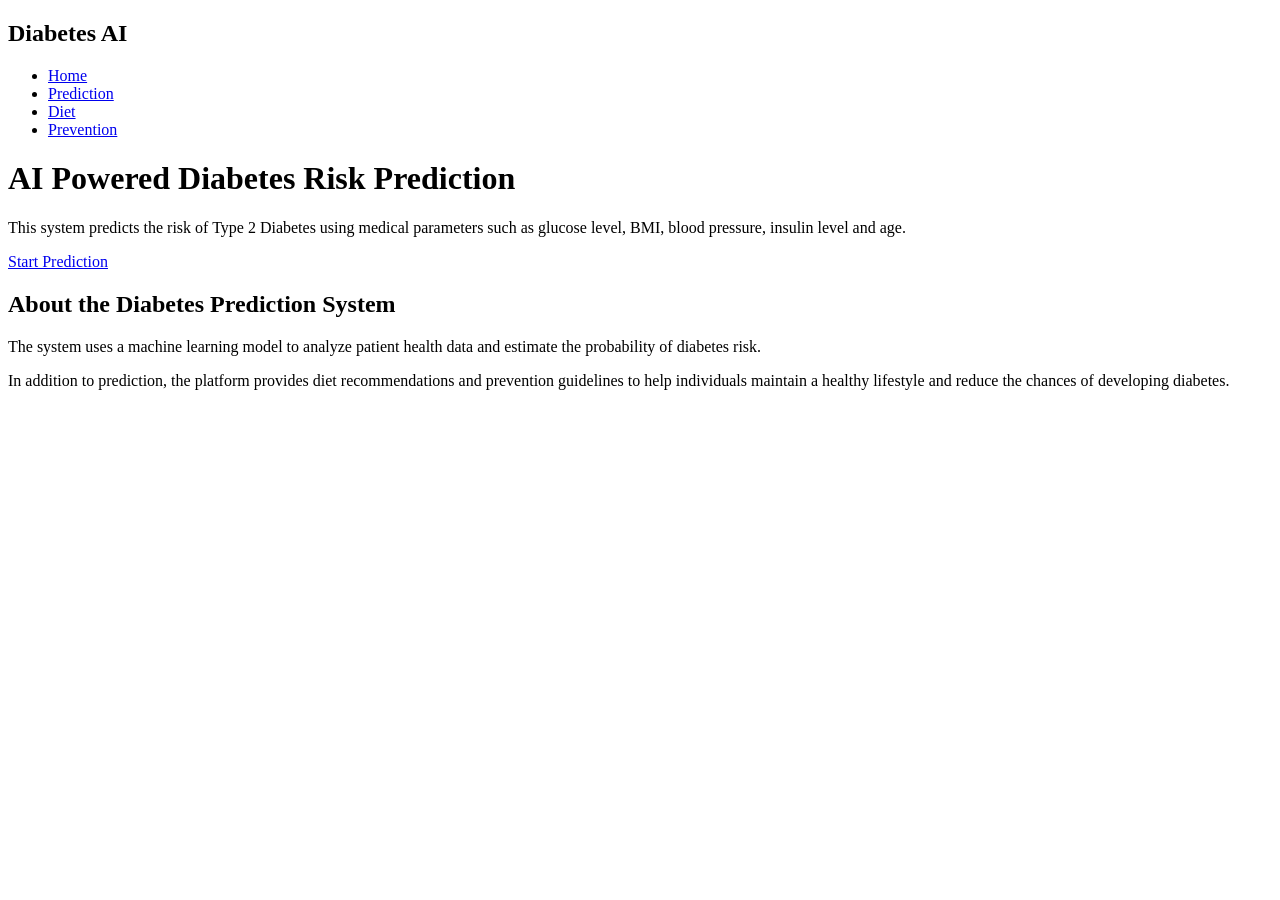
==== templates/index.html @ 7bfb5afc "Initial commit" ====
<!DOCTYPE html>
<html>

<head>

<title>Diabetes Prediction System</title>

<link rel="stylesheet" href="{{ url_for('static', filename='style.css') }}">

</head>

<body>

<nav>

<h2>Diabetes AI</h2>

<ul>
<li><a href="/">Home</a></li>
<li><a href="/prediction">Prediction</a></li>
<li><a href="/diet">Diet</a></li>
<li><a href="/prevention">Prevention</a></li>
</ul>

</nav>


<div class="home-container">

<h1>AI Powered Diabetes Risk Prediction</h1>

<p>
This system predicts the risk of Type 2 Diabetes using medical parameters
such as glucose level, BMI, blood pressure, insulin level and age.
</p>

<a href="/prediction" class="btn">Start Prediction</a>

</div>


<div class="about-section">

<h2>About the Diabetes Prediction System</h2>

<p>
The system uses a machine learning model to analyze patient health data and
estimate the probability of diabetes risk.
</p>

<p>
In addition to prediction, the platform provides diet recommendations and
prevention guidelines to help individuals maintain a healthy lifestyle and
reduce the chances of developing diabetes.
</p>

</div>

</body>
</html>
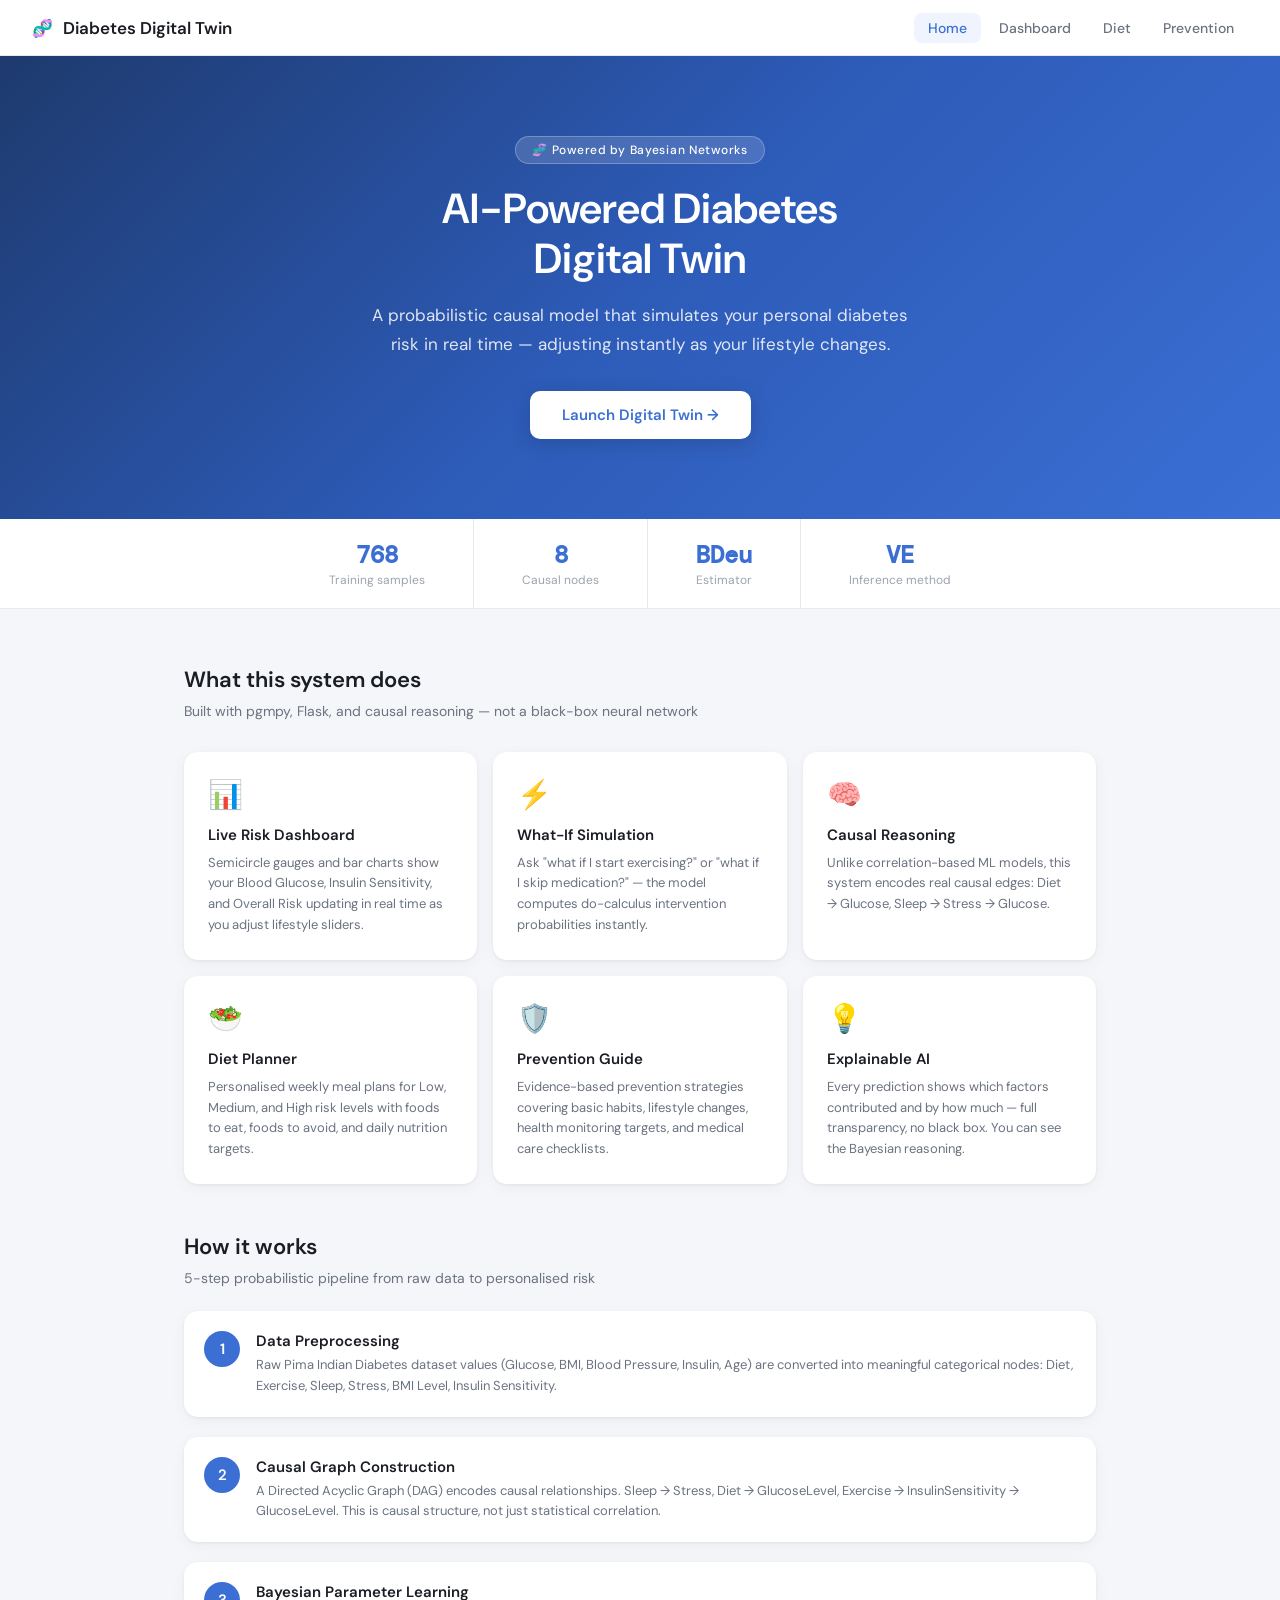
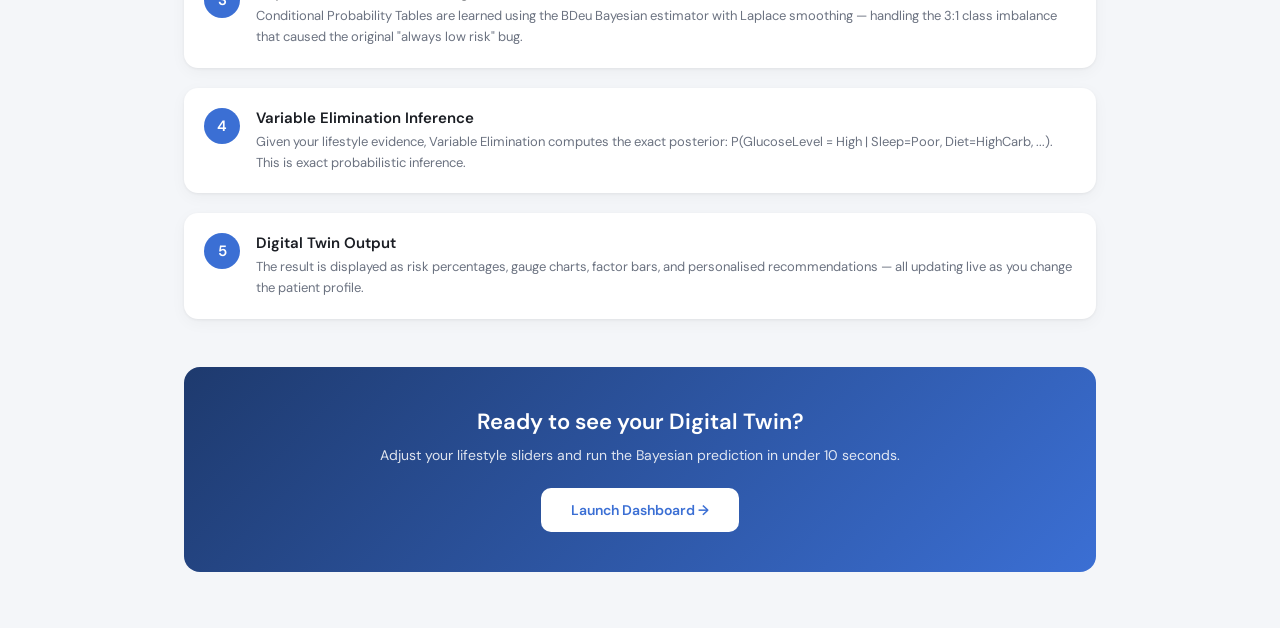
==== commit f779a668: "testing" ====
--- a/templates/index.html
+++ b/templates/index.html
@@ -1,58 +1,413 @@
 <!DOCTYPE html>
-<html>
-
+<html lang="en">
 <head>
-
-<title>Diabetes Prediction System</title>
-
-<link rel="stylesheet" href="{{ url_for('static', filename='style.css') }}">
-
+    <title>Diabetes Digital Twin</title>
+    <link rel="stylesheet" href="{{ url_for('static', filename='style.css') }}">
+    <link href="https://fonts.googleapis.com/css2?family=DM+Sans:wght@300;400;500;600&family=DM+Mono:wght@400;500&display=swap" rel="stylesheet">
+    <style>
+        *, *::before, *::after { box-sizing: border-box; margin: 0; padding: 0; }
+
+        :root {
+            --bg: #f4f6f9;
+            --card-bg: #ffffff;
+            --border: #e8eaed;
+            --text-primary: #1a1d23;
+            --text-secondary: #6b7280;
+            --text-muted: #9ca3af;
+            --blue: #3b6fd4;
+            --green: #22c55e;
+            --yellow: #f59e0b;
+            --red: #ef4444;
+            --shadow: 0 1px 3px rgba(0,0,0,0.06), 0 4px 16px rgba(0,0,0,0.04);
+        }
+
+        body {
+            font-family: 'DM Sans', sans-serif;
+            background: var(--bg);
+            color: var(--text-primary);
+            min-height: 100vh;
+        }
+
+        .topnav {
+            background: #fff;
+            border-bottom: 1px solid var(--border);
+            padding: 0 32px;
+            height: 56px;
+            display: flex;
+            align-items: center;
+            justify-content: space-between;
+            position: sticky;
+            top: 0;
+            z-index: 100;
+        }
+
+        .topnav-brand {
+            display: flex;
+            align-items: center;
+            gap: 10px;
+            font-weight: 600;
+            font-size: 17px;
+            color: var(--text-primary);
+            text-decoration: none;
+        }
+
+        .topnav-links {
+            display: flex;
+            gap: 4px;
+            list-style: none;
+        }
+
+        .topnav-links a {
+            display: block;
+            padding: 6px 14px;
+            border-radius: 8px;
+            text-decoration: none;
+            font-size: 14px;
+            font-weight: 500;
+            color: var(--text-secondary);
+            transition: all 0.15s;
+        }
+
+        .topnav-links a:hover, .topnav-links a.active {
+            background: #f0f4ff;
+            color: var(--blue);
+        }
+
+        /* ── Hero ──────────────────────────────────────────────────── */
+        .hero {
+            background: linear-gradient(135deg, #1e3a6e 0%, #2d5bb8 50%, #3b6fd4 100%);
+            padding: 80px 32px;
+            text-align: center;
+            color: white;
+        }
+
+        .hero-badge {
+            display: inline-block;
+            background: rgba(255,255,255,0.15);
+            border: 1px solid rgba(255,255,255,0.25);
+            border-radius: 20px;
+            padding: 5px 16px;
+            font-size: 12px;
+            font-weight: 500;
+            letter-spacing: 0.06em;
+            margin-bottom: 20px;
+        }
+
+        .hero h1 {
+            font-size: 42px;
+            font-weight: 600;
+            margin-bottom: 16px;
+            line-height: 1.2;
+        }
+
+        .hero p {
+            font-size: 17px;
+            opacity: 0.85;
+            max-width: 560px;
+            margin: 0 auto 32px;
+            line-height: 1.7;
+        }
+
+        .hero-btn {
+            display: inline-block;
+            padding: 14px 32px;
+            background: white;
+            color: var(--blue);
+            border-radius: 10px;
+            font-weight: 600;
+            font-size: 15px;
+            text-decoration: none;
+            transition: 0.2s;
+            box-shadow: 0 4px 20px rgba(0,0,0,0.15);
+        }
+
+        .hero-btn:hover {
+            transform: translateY(-2px);
+            box-shadow: 0 8px 28px rgba(0,0,0,0.2);
+        }
+
+        /* ── Stats bar ─────────────────────────────────────────────── */
+        .stats-bar {
+            background: white;
+            border-bottom: 1px solid var(--border);
+            display: flex;
+            justify-content: center;
+            gap: 0;
+        }
+
+        .stat-item {
+            padding: 20px 48px;
+            text-align: center;
+            border-right: 1px solid var(--border);
+        }
+
+        .stat-item:last-child { border-right: none; }
+
+        .stat-number {
+            font-size: 24px;
+            font-weight: 600;
+            font-family: 'DM Mono', monospace;
+            color: var(--blue);
+        }
+
+        .stat-label {
+            font-size: 12px;
+            color: var(--text-muted);
+            margin-top: 2px;
+        }
+
+        /* ── Features ──────────────────────────────────────────────── */
+        .section {
+            max-width: 960px;
+            margin: 0 auto;
+            padding: 56px 24px;
+        }
+
+        .section-title {
+            font-size: 22px;
+            font-weight: 600;
+            margin-bottom: 8px;
+        }
+
+        .section-sub {
+            font-size: 14px;
+            color: var(--text-secondary);
+            margin-bottom: 32px;
+        }
+
+        .features-grid {
+            display: grid;
+            grid-template-columns: repeat(3, 1fr);
+            gap: 16px;
+            margin-bottom: 48px;
+        }
+
+        .feature-card {
+            background: var(--card-bg);
+            border-radius: 14px;
+            padding: 24px;
+            box-shadow: var(--shadow);
+            transition: 0.2s;
+        }
+
+        .feature-card:hover {
+            transform: translateY(-3px);
+            box-shadow: 0 8px 32px rgba(0,0,0,0.08);
+        }
+
+        .feature-icon {
+            font-size: 28px;
+            margin-bottom: 12px;
+        }
+
+        .feature-title {
+            font-size: 15px;
+            font-weight: 600;
+            margin-bottom: 8px;
+        }
+
+        .feature-text {
+            font-size: 13px;
+            color: var(--text-secondary);
+            line-height: 1.6;
+        }
+
+        /* ── How it works ──────────────────────────────────────────── */
+        .how-row {
+            display: flex;
+            gap: 16px;
+            align-items: flex-start;
+            margin-bottom: 20px;
+            background: var(--card-bg);
+            border-radius: 14px;
+            padding: 20px;
+            box-shadow: var(--shadow);
+        }
+
+        .how-num {
+            width: 36px;
+            height: 36px;
+            border-radius: 50%;
+            background: var(--blue);
+            color: white;
+            font-size: 15px;
+            font-weight: 600;
+            display: flex;
+            align-items: center;
+            justify-content: center;
+            flex-shrink: 0;
+        }
+
+        .how-content h4 {
+            font-size: 15px;
+            font-weight: 600;
+            margin-bottom: 4px;
+        }
+
+        .how-content p {
+            font-size: 13px;
+            color: var(--text-secondary);
+            line-height: 1.6;
+        }
+
+        /* ── CTA ───────────────────────────────────────────────────── */
+        .cta {
+            background: linear-gradient(135deg, #1e3a6e, #3b6fd4);
+            border-radius: 16px;
+            padding: 40px;
+            text-align: center;
+            color: white;
+            margin-top: 48px;
+        }
+
+        .cta h2 { font-size: 22px; font-weight: 600; margin-bottom: 10px; }
+        .cta p  { font-size: 14px; opacity: 0.85; margin-bottom: 24px; }
+
+        .cta-btn {
+            display: inline-block;
+            padding: 13px 30px;
+            background: white;
+            color: var(--blue);
+            border-radius: 10px;
+            font-weight: 600;
+            font-size: 14px;
+            text-decoration: none;
+            transition: 0.2s;
+        }
+
+        .cta-btn:hover { transform: translateY(-2px); }
+    </style>
 </head>
-
 <body>
 
-<nav>
-
-<h2>Diabetes AI</h2>
-
-<ul>
-<li><a href="/">Home</a></li>
-<li><a href="/prediction">Prediction</a></li>
-<li><a href="/diet">Diet</a></li>
-<li><a href="/prevention">Prevention</a></li>
-</ul>
-
+<nav class="topnav">
+    <a class="topnav-brand" href="/">
+        <span>🧬</span> Diabetes Digital Twin
+    </a>
+    <ul class="topnav-links">
+        <li><a href="/" class="active">Home</a></li>
+        <li><a href="/prediction">Dashboard</a></li>
+        <li><a href="/diet">Diet</a></li>
+        <li><a href="/prevention">Prevention</a></li>
+    </ul>
 </nav>
 
-
-<div class="home-container">
-
-<h1>AI Powered Diabetes Risk Prediction</h1>
-
-<p>
-This system predicts the risk of Type 2 Diabetes using medical parameters
-such as glucose level, BMI, blood pressure, insulin level and age.
-</p>
-
-<a href="/prediction" class="btn">Start Prediction</a>
-
+<!-- Hero -->
+<div class="hero">
+    <div class="hero-badge">🧬 Powered by Bayesian Networks</div>
+    <h1>AI-Powered Diabetes<br>Digital Twin</h1>
+    <p>A probabilistic causal model that simulates your personal diabetes risk in real time — adjusting instantly as your lifestyle changes.</p>
+    <a href="/prediction" class="hero-btn">Launch Digital Twin →</a>
 </div>
 
-
-<div class="about-section">
-
-<h2>About the Diabetes Prediction System</h2>
-
-<p>
-The system uses a machine learning model to analyze patient health data and
-estimate the probability of diabetes risk.
-</p>
-
-<p>
-In addition to prediction, the platform provides diet recommendations and
-prevention guidelines to help individuals maintain a healthy lifestyle and
-reduce the chances of developing diabetes.
-</p>
+<!-- Stats bar -->
+<div class="stats-bar">
+    <div class="stat-item">
+        <div class="stat-number">768</div>
+        <div class="stat-label">Training samples</div>
+    </div>
+    <div class="stat-item">
+        <div class="stat-number">8</div>
+        <div class="stat-label">Causal nodes</div>
+    </div>
+    <div class="stat-item">
+        <div class="stat-number">BDeu</div>
+        <div class="stat-label">Estimator</div>
+    </div>
+    <div class="stat-item">
+        <div class="stat-number">VE</div>
+        <div class="stat-label">Inference method</div>
+    </div>
+</div>
+
+<!-- Features -->
+<div class="section">
+    <div class="section-title">What this system does</div>
+    <div class="section-sub">Built with pgmpy, Flask, and causal reasoning — not a black-box neural network</div>
+
+    <div class="features-grid">
+        <div class="feature-card">
+            <div class="feature-icon">📊</div>
+            <div class="feature-title">Live Risk Dashboard</div>
+            <div class="feature-text">Semicircle gauges and bar charts show your Blood Glucose, Insulin Sensitivity, and Overall Risk updating in real time as you adjust lifestyle sliders.</div>
+        </div>
+        <div class="feature-card">
+            <div class="feature-icon">⚡</div>
+            <div class="feature-title">What-If Simulation</div>
+            <div class="feature-text">Ask "what if I start exercising?" or "what if I skip medication?" — the model computes do-calculus intervention probabilities instantly.</div>
+        </div>
+        <div class="feature-card">
+            <div class="feature-icon">🧠</div>
+            <div class="feature-title">Causal Reasoning</div>
+            <div class="feature-text">Unlike correlation-based ML models, this system encodes real causal edges: Diet → Glucose, Sleep → Stress → Glucose.</div>
+        </div>
+        <div class="feature-card">
+            <div class="feature-icon">🥗</div>
+            <div class="feature-title">Diet Planner</div>
+            <div class="feature-text">Personalised weekly meal plans for Low, Medium, and High risk levels with foods to eat, foods to avoid, and daily nutrition targets.</div>
+        </div>
+        <div class="feature-card">
+            <div class="feature-icon">🛡️</div>
+            <div class="feature-title">Prevention Guide</div>
+            <div class="feature-text">Evidence-based prevention strategies covering basic habits, lifestyle changes, health monitoring targets, and medical care checklists.</div>
+        </div>
+        <div class="feature-card">
+            <div class="feature-icon">💡</div>
+            <div class="feature-title">Explainable AI</div>
+            <div class="feature-text">Every prediction shows which factors contributed and by how much — full transparency, no black box. You can see the Bayesian reasoning.</div>
+        </div>
+    </div>
+
+    <!-- How it works -->
+    <div class="section-title">How it works</div>
+    <div class="section-sub" style="margin-bottom:24px;">5-step probabilistic pipeline from raw data to personalised risk</div>
+
+    <div class="how-row">
+        <div class="how-num">1</div>
+        <div class="how-content">
+            <h4>Data Preprocessing</h4>
+            <p>Raw Pima Indian Diabetes dataset values (Glucose, BMI, Blood Pressure, Insulin, Age) are converted into meaningful categorical nodes: Diet, Exercise, Sleep, Stress, BMI Level, Insulin Sensitivity.</p>
+        </div>
+    </div>
+
+    <div class="how-row">
+        <div class="how-num">2</div>
+        <div class="how-content">
+            <h4>Causal Graph Construction</h4>
+            <p>A Directed Acyclic Graph (DAG) encodes causal relationships. Sleep → Stress, Diet → GlucoseLevel, Exercise → InsulinSensitivity → GlucoseLevel. This is causal structure, not just statistical correlation.</p>
+        </div>
+    </div>
+
+    <div class="how-row">
+        <div class="how-num">3</div>
+        <div class="how-content">
+            <h4>Bayesian Parameter Learning</h4>
+            <p>Conditional Probability Tables are learned using the BDeu Bayesian estimator with Laplace smoothing — handling the 3:1 class imbalance that caused the original "always low risk" bug.</p>
+        </div>
+    </div>
+
+    <div class="how-row">
+        <div class="how-num">4</div>
+        <div class="how-content">
+            <h4>Variable Elimination Inference</h4>
+            <p>Given your lifestyle evidence, Variable Elimination computes the exact posterior: P(GlucoseLevel = High | Sleep=Poor, Diet=HighCarb, ...). This is exact probabilistic inference.</p>
+        </div>
+    </div>
+
+    <div class="how-row">
+        <div class="how-num">5</div>
+        <div class="how-content">
+            <h4>Digital Twin Output</h4>
+            <p>The result is displayed as risk percentages, gauge charts, factor bars, and personalised recommendations — all updating live as you change the patient profile.</p>
+        </div>
+    </div>
+
+    <!-- CTA -->
+    <div class="cta">
+        <h2>Ready to see your Digital Twin?</h2>
+        <p>Adjust your lifestyle sliders and run the Bayesian prediction in under 10 seconds.</p>
+        <a href="/prediction" class="cta-btn">Launch Dashboard →</a>
+    </div>
 
 </div>
 
